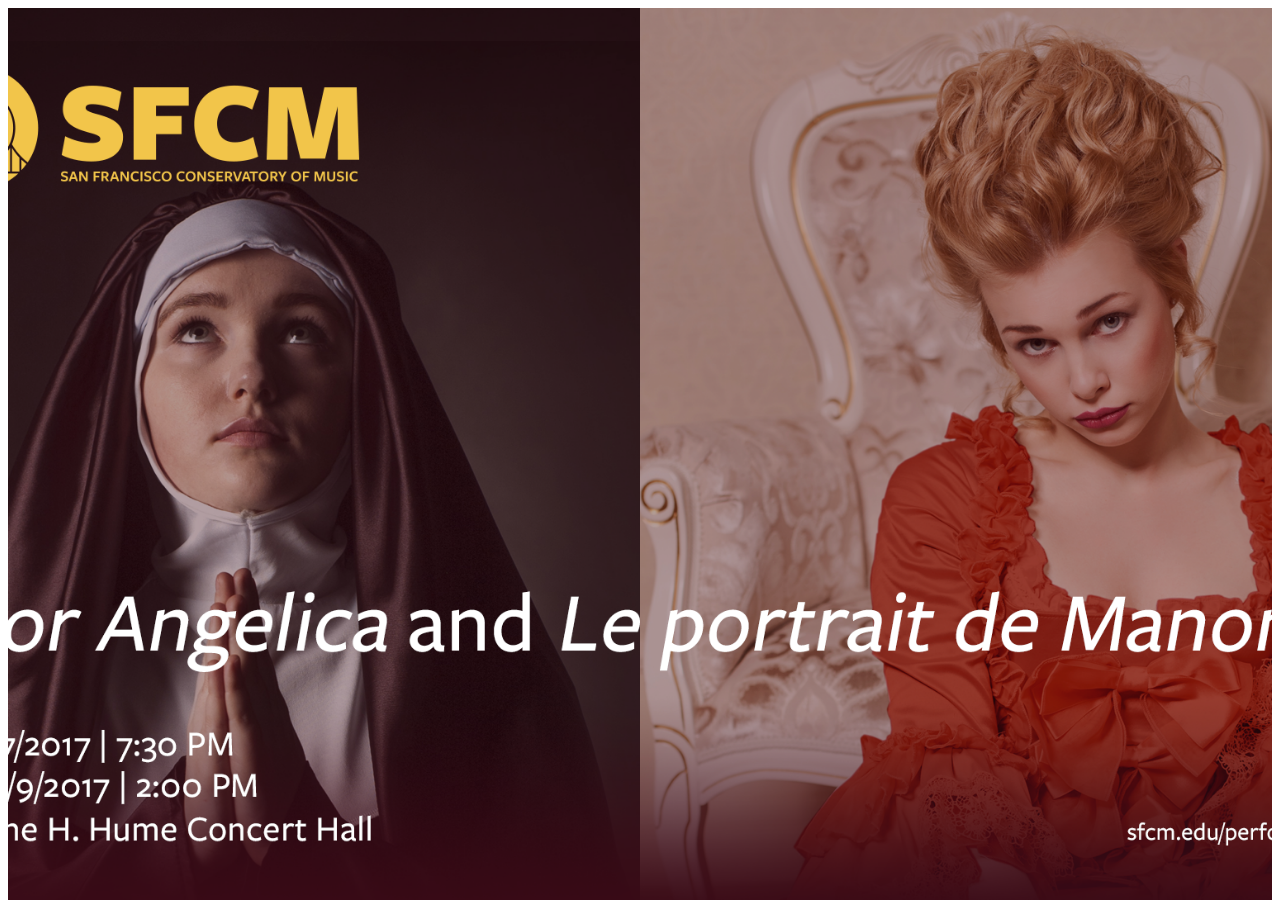
==== lobbyscreen/index.html @ 9ae80724 "Uploaded LobbyScreen" ====
<html>
<head>
<!-- Start WOWSlider.com HEAD section -->
<link rel="stylesheet" type="text/css" href="engine1/style.css" />
<script type="text/javascript" src="engine1/jquery.js"></script>
<!-- End WOWSlider.com HEAD section -->
	</head>
	<body>
	<!-- Start WOWSlider.com BODY section -->
<div id="wowslider-container1">
<div class="ws_images"><ul>
		<li><a href="http://wowslider.com"><img src="data1/images/ts_17_03_17_spring_opera_angelicamanon_v06.png" alt="bootstrap carousel" title="TS 17 03 17 Spring OPERA Angelica-Manon v06" id="wows1_0"/></a></li>
		<li><img src="data1/images/ts_1704aprilv02.jpg" alt="TS 1704-APRIL-v02" title="TS 1704-APRIL-v02" id="wows1_1"/></li>
	</ul></div>
<div class="ws_script" style="position:absolute;left:-99%"><a href="http://wowslider.net">http://wowslider.net/</a> by WOWSlider.com v8.7</div>
<div class="ws_shadow"></div>
</div>	
<script type="text/javascript" src="engine1/wowslider.js"></script>
<script type="text/javascript" src="engine1/script.js"></script>
<!-- End WOWSlider.com BODY section -->
	</body>
</html>
---- lobbyscreen/engine1/style.css ----
/*
 *	generated by WOW Slider 8.7
 *	template Convex
 */
@import url(https://fonts.googleapis.com/css?family=Gurajada&subset=latin,telugu);
@font-face {
  font-family: 'ws-ctrl-convex';
  src: url('ws-ctrl-convex.eot');
  src: url('ws-ctrl-convex.eot#iefix') format('embedded-opentype'),
       url('ws-ctrl-convex.svg#ws-ctrl-convex') format('svg');
  font-weight: normal;
  font-style: normal;
}
@font-face {
  font-family: 'ws-ctrl-convex';
  src: url('[data-uri]') format('woff'),
       url('[data-uri]') format('truetype');
}
#wowslider-container1 { 
	display: block;
	zoom: 1; 
	position: relative;
	width: 100%;
	max-width: 100%;
	max-height:none;
	margin:0px auto 0px;
	z-index:90;
	text-align:left; /* reset align=center */
	font-size: 10px;
	text-shadow: none; /* fix some user styles */

	/* reset box-sizing (to boostrap friendly) */
	-webkit-box-sizing: content-box;
	-moz-box-sizing: content-box;
	box-sizing: content-box; 
}
* html #wowslider-container1{ width:1920px }
#wowslider-container1 .ws_images ul{
	position:relative;
	width: 10000%; 
	height:100%;
	left:0;
	list-style:none;
	margin:0;
	padding:0;
	border-spacing:0;
	overflow: visible;
	/*table-layout:fixed;*/
}
#wowslider-container1 .ws_images ul li{
	position: relative;
	width:1%;
	height:100%;
	line-height:0; /*opera*/
	overflow: hidden;
	float:left;
	/*font-size:0;*/
	padding:0 0 0 0 !important;
	margin:0 0 0 0 !important;
}

#wowslider-container1 .ws_images{
	position: relative;
	left:0;
	top:0;
	height:100%;
	max-height:none;
	max-width: 100%;
	vertical-align: top;
	border:none;
	overflow: hidden;
}
#wowslider-container1 .ws_images ul a{
	width:100%;
	height:100%;
	max-height:none;
	display:block;
	color:transparent;
}
#wowslider-container1 img{
	max-width: none !important;
}
#wowslider-container1 .ws_images .ws_list img,
#wowslider-container1 .ws_images > div > img{
	width:100%;
	border:none 0;
	max-width: none;
	padding:0;
	margin:0;
}
#wowslider-container1 .ws_images > div > img {
	max-height:none;
}

#wowslider-container1 .ws_images iframe {
	position: absolute;
	z-index: -1;
}

#wowslider-container1 .ws-title > div {
	display: inline-block !important;
}

#wowslider-container1 a{ 
	text-decoration: none; 
	outline: none; 
	border: none; 
}

#wowslider-container1  .ws_bullets { 
	float: left;
	position:absolute;
	z-index:70;
}
#wowslider-container1  .ws_bullets div{
	position:relative;
	float:left;
	font-size: 0px;
}
/* compatibility with Joomla styles */
#wowslider-container1  .ws_bullets a {
	line-height: 0;
}

#wowslider-container1  .ws_script{
	display:none;
}
#wowslider-container1 sound, 
#wowslider-container1 object{
	position:absolute;
}

/* prevent some of users reset styles */
#wowslider-container1 .ws_effect {
	position: static;
	width: 100%;
	height: 100%;
}

#wowslider-container1 .ws_photoItem {
	border: 2em solid #fff;
	margin-left: -2em;
	margin-top: -2em;
}
#wowslider-container1 .ws_cube_side {
	background: #A6A5A9;
}


#wowslider-container1.ws_gestures {
	cursor: -webkit-grab;
	cursor: -moz-grab;
	cursor: url("[data-uri]"), move;
}
#wowslider-container1.ws_gestures.ws_grabbing {
	cursor: -webkit-grabbing;
	cursor: -moz-grabbing;
	cursor: url("[data-uri]"), move;
}

/* hide controls when video start play */
#wowslider-container1.ws_video_playing .ws_bullets,
#wowslider-container1.ws_video_playing .ws_fullscreen,
#wowslider-container1.ws_video_playing .ws_next,
#wowslider-container1.ws_video_playing .ws_prev {
	display: none;
}


/* youtube/vimeo buttons */
#wowslider-container1 .ws_video_btn {
	position: absolute;
	display: none;
	cursor: pointer;
	top: 0;
	left: 0;
	width: 100%;
	height: 100%;
	z-index: 55;
}
#wowslider-container1 .ws_video_btn.ws_youtube,
#wowslider-container1 .ws_video_btn.ws_vimeo {
	display: block;
}
#wowslider-container1 .ws_video_btn div {
	position: absolute;
	background-image: url(./playvideo.png);
	background-size: 200%;
	top: 50%;
	left: 50%;
	width: 7em;
	height: 5em;
	margin-left: -3.5em;
	margin-top: -2.5em;
}
#wowslider-container1 .ws_video_btn.ws_youtube div {
	background-position: 0 0;
}
#wowslider-container1 .ws_video_btn.ws_youtube:hover div {
	background-position: 100% 0;
}
#wowslider-container1 .ws_video_btn.ws_vimeo div {
	background-position: 0 100%;
}
#wowslider-container1 .ws_video_btn.ws_vimeo:hover div {
	background-position: 100% 100%;
}

#wowslider-container1 .ws_playpause.ws_hide {
	display: none !important;
}
@font-face {
  font-family: 'ws-fullscreen';
  src: url('fullscreen.eot');
  src: url('fullscreen.eot#iefix') format('embedded-opentype'),
       url('fullscreen.svg#ws-fullscreen') format('svg');
  font-weight: normal;
  font-style: normal;
}
@font-face {
  font-family: 'ws-fullscreen';
  src: url('[data-uri]') format('woff'),
       url('[data-uri]') format('truetype');
}

#wowslider-container1 .ws_fullscreen {
	display: none;
	position: absolute;
	font-family: "ws-fullscreen";
	top: .5em;
	right: .5em;
	font-size: 2.25em;
	z-index: 61;
	color: #fff;
}
#wowslider-container1:hover .ws_fullscreen {
	display: block;
}
#wowslider-container1 .ws_fullscreen:after {
	content: '\e800';
}

#wowslider-container1 .ws_bullets {
	margin-right: 6em;
}

.ws_fs_wrapper {
	width:100%;
	height: 100%;
	background: #181818;
}

.ws_fs_wrapper > #wowslider-container1 {
	margin:0 auto;
	max-width: 100%;
	max-height: none;
	width: 100%;
	top: 50%;
	-webkit-transform: translateY(-50%);
	transform: translateY(-50%);
}
.ws_fs_wrapper > #wowslider-container1 .ws_images,
.ws_fs_wrapper > #wowslider-container1 .ws_images > div > img {
	max-width: none;
	max-height: none;
}

/*
.ws_fs_wrapper > #wowslider-container1 .ws_fullscreen {
	position: fixed;
	display: block;
}
*/
.ws_fs_wrapper > #wowslider-container1 .ws_fullscreen:after {
	content: '\e801';
}

.ws_fs_wrapper > #wowslider-container1 {
	border: 0;
	outline: 0;
	-webkit-box-shadow: none;
	-moz-box-shadow: none;
	box-shadow: none; 
}/* bullets */
#wowslider-container1  .ws_bullets { 
	padding: 0px; 
}
#wowslider-container1 .ws_bullets a { 
	position:relative;
	display: inline-block;
	width: 0;
	margin: 3px 5px;
	padding: 8px;	

	-webkit-perspective: 80px;
	perspective: 80px;
} 
#wowslider-container1 .ws_bullets a > span {
	position:absolute;
	display: block;
	top:0;
	right: 0;
	height:100%;
	width:100%;
	-webkit-transform-style: preserve-3d;
	transform-style: preserve-3d;

	-webkit-transition: -webkit-transform 0.5s ease;
  	transition: -webkit-transform 0.5s ease, transform 0.5s ease;
}

#wowslider-container1 .ws_bullets a > span:before,
#wowslider-container1 .ws_bullets a > span:after {
	content: '';
	display: block;
	height:100%;
	background: #54acd2;

  	-webkit-transform: rotateX(-90deg) translateZ(-8px) translateY(8px);
  	transform: rotateX(-90deg) translateZ(-8px) translateY(8px);
}
#wowslider-container1 .ws_bullets a > span:after {
	position: absolute;
	top: 0;
	left: 0;
	width: 100%;
	height: 100%;
  	background: #1A2223;
  	-webkit-transform: rotateX(0deg);
  	transform: rotateX(0deg);
}

#wowslider-container1 .ws_bullets a.ws_overbull > span,
#wowslider-container1 .ws_bullets a.ws_selbull > span {
    -webkit-transform: rotateX(-90deg) translateZ(8px) translateY(8px);
    transform: rotateX(-90deg) translateZ(8px) translateY(8px);
}




/* play/pause, arrows */
#wowslider-container1 a.ws_next,
#wowslider-container1 a.ws_prev,
#wowslider-container1 .ws_playpause {
	position:absolute;
	font: 2em "ws-ctrl-convex";
	width: 2.5em;
	height: 2.5em;
	top:50%;
	
	margin-top: -1.25em;
	color: #ffffff;
	z-index: 100;

	-webkit-perspective: 20em;
	perspective: 20em;
}
#wowslider-container1 a.ws_next {
	right: 0;
}
#wowslider-container1 a.ws_prev {
	left: 0;
}
#wowslider-container1 .ws_playpause {
	left:50%;
	margin-left:-1.25em;
}

#wowslider-container1 a.ws_next > span,
#wowslider-container1 a.ws_prev > span,
#wowslider-container1 .ws_playpause > span,
#wowslider-container1 .ws_bullets a > span {
	display: block;
	-webkit-transform-style: preserve-3d;
	transform-style: preserve-3d;

	-webkit-transition: -webkit-transform 0.5s ease;
  	transition: -webkit-transform 0.5s ease, transform 0.5s ease;
}


#wowslider-container1 a.ws_next > span:before,
#wowslider-container1 a.ws_prev > span:before,
#wowslider-container1 .ws_playpause > span:before,
#wowslider-container1 a.ws_next > span:after,
#wowslider-container1 a.ws_prev > span:after,
#wowslider-container1 .ws_playpause > span:after {
	display: block;
	text-align: center;
	line-height: 2.5em;
	height:100%;
	background: #54acd2;
	color: #1A2223;

  	-webkit-transform: rotateX(-90deg) translateZ(-1.25em) translateY(1.25em);
  	transform: rotateX(-90deg) translateZ(-1.25em) translateY(1.25em);
}
#wowslider-container1 .ws_play > span:before,
#wowslider-container1 .ws_play > span:after{
	content:"\e800";
}
#wowslider-container1 .ws_pause > span:before,
#wowslider-container1 .ws_pause > span:after{
	content:"\e801";
}
#wowslider-container1 a.ws_next > span:before,
#wowslider-container1 a.ws_next > span:after {
	content:'\e803';
}
#wowslider-container1 a.ws_prev > span:before,
#wowslider-container1 a.ws_prev > span:after {
	content:'\e802';
}

#wowslider-container1 a.ws_next > span:after,
#wowslider-container1 a.ws_prev > span:after,
#wowslider-container1 .ws_playpause > span:after {
	position: absolute;
	top: 0;
	left: 0;
	width: 100%;
	height: 100%;
  	-webkit-transform: rotateX(0deg);
  	transform: rotateX(0deg);
  	background: #1A2223;
	color: #54acd2;
}

#wowslider-container1 a.ws_next:hover > span,
#wowslider-container1 a.ws_prev:hover > span,
#wowslider-container1 .ws_playpause:hover > span {
    -webkit-transform: rotateX(-90deg) translateZ(1.25em) translateY(1.25em);
    transform: rotateX(-90deg) translateZ(1.25em) translateY(1.25em);
}/* bottom center */
#wowslider-container1  .ws_bullets {
	bottom:1.5em;
	left:50%;
}
#wowslider-container1  .ws_bullets div{
	left:-50%;
}#wowslider-container1 .ws-title{
	font: 1.3em 'Gurajada', serif;
	position: absolute;
	left: 2em;
	margin-right:10em;
	z-index: 50;

	color:#fff;
	padding: 1em;
	bottom: 30px;
	top: auto;
	opacity: 1;
}
#wowslider-container1 .ws-title div,#wowslider-container1 .ws-title span{
	display:inline-block;
	padding: 0.1em 0.6em;
	background-color: #1A2223;
	color: #54acd2;
}
#wowslider-container1 .ws-title div{
	display:block;
	margin-top:0.5em;
	font-size: 1.3em;
}
#wowslider-container1 .ws-title span{
	text-transform: uppercase;	
	font-size: 2em;
}#wowslider-container1 .ws_images > ul{
	animation: wsBasic 34s infinite;
	-moz-animation: wsBasic 34s infinite;
	-webkit-animation: wsBasic 34s infinite;
}
@keyframes wsBasic{0%{left:-0%} 44.12%{left:-0%} 50%{left:-100%} 94.12%{left:-100%} }
@-moz-keyframes wsBasic{0%{left:-0%} 44.12%{left:-0%} 50%{left:-100%} 94.12%{left:-100%} }
@-webkit-keyframes wsBasic{0%{left:-0%} 44.12%{left:-0%} 50%{left:-100%} 94.12%{left:-100%} }

#wowslider-container1 .ws_bulframe div div{
	height: auto;
}

@media all and (max-width:760px) {
	#wowslider-container1 .ws_fullscreen {
		display: block;
	}
}
@media all and (max-width:400px){
	#wowslider-container1 .ws_controls,
	#wowslider-container1 .ws_bullets,
	#wowslider-container1 .ws_thumbs{
		display: none
	}
}
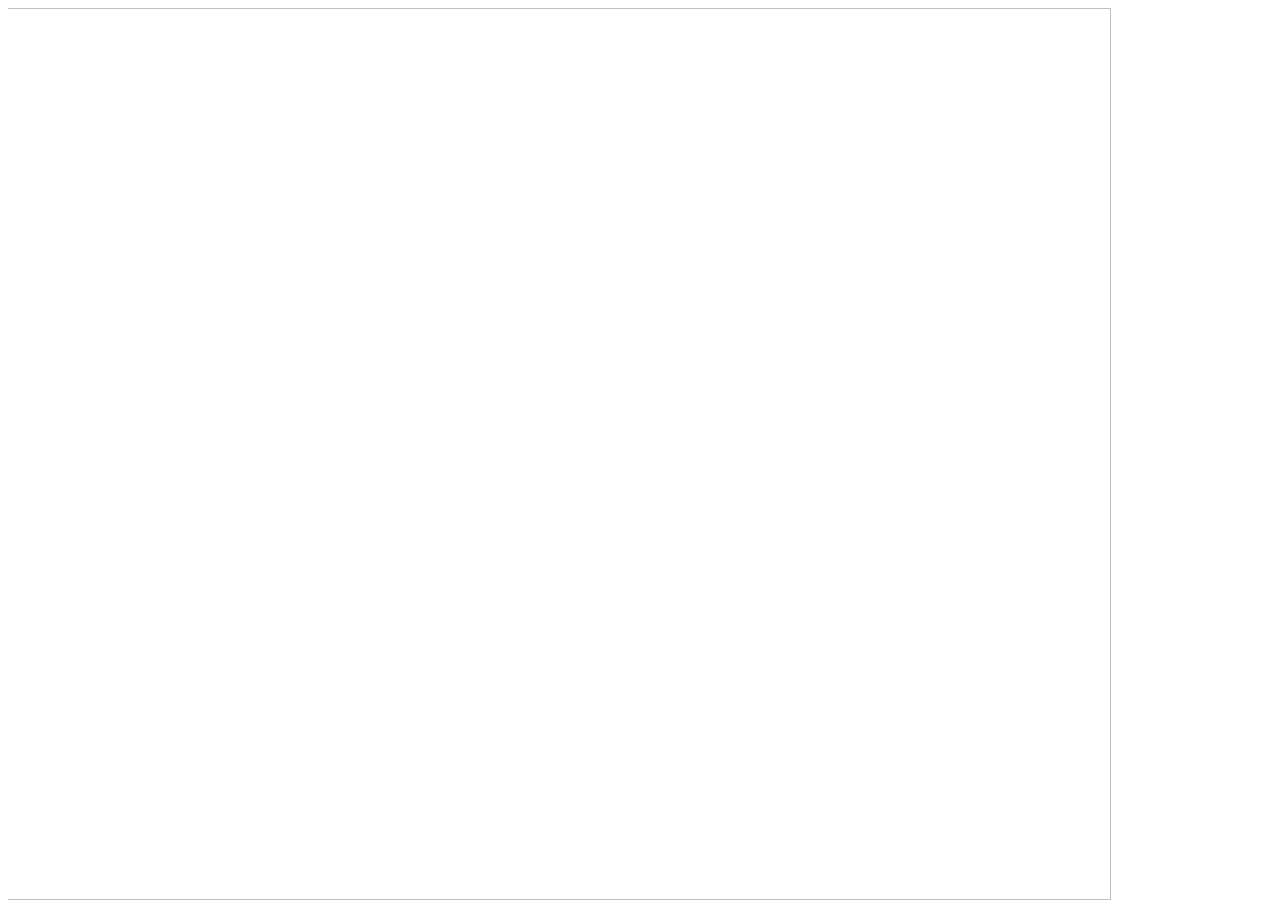
==== commit fe5c79ae: "Add files via upload" ====
--- a/lobbyscreen/index.html
+++ b/lobbyscreen/index.html
@@ -6,13 +6,14 @@
 <!-- End WOWSlider.com HEAD section -->
 	</head>
 	<body>
-	<!-- Start WOWSlider.com BODY section -->
+<!-- Start WOWSlider.com BODY section -->
 <div id="wowslider-container1">
 <div class="ws_images"><ul>
-		<li><a href="http://wowslider.com"><img src="data1/images/ts_17_03_17_spring_opera_angelicamanon_v06.png" alt="bootstrap carousel" title="TS 17 03 17 Spring OPERA Angelica-Manon v06" id="wows1_0"/></a></li>
-		<li><img src="data1/images/ts_1704aprilv02.jpg" alt="TS 1704-APRIL-v02" title="TS 1704-APRIL-v02" id="wows1_1"/></li>
+		<li><img src="data1/images/ts_17_04_15_baroque_orchestrarevised2.png" alt="TS 17 04 15 Baroque Orchestra-revised2" title="TS 17 04 15 Baroque Orchestra-revised2" id="wows1_0"/></li>
+		<li><a href="http://wowslider.com"><img src="data1/images/ts_1704april10_final.png" alt="bootstrap slider" title="TS 1704-APRIL10 FINAL" id="wows1_1"/></a></li>
+		<li><img src="data1/images/tslobby_17_04_10_jeffreythomas_mclass_revised.png" alt="TS-lobby 17 04 10 JeffreyThomas MClass revised" title="TS-lobby 17 04 10 JeffreyThomas MClass revised" id="wows1_2"/></li>
 	</ul></div>
-<div class="ws_script" style="position:absolute;left:-99%"><a href="http://wowslider.net">http://wowslider.net/</a> by WOWSlider.com v8.7</div>
+<div class="ws_script" style="position:absolute;left:-99%"><a href="http://wowslider.com">responsive slider</a> by WOWSlider.com v8.7</div>
 <div class="ws_shadow"></div>
 </div>	
 <script type="text/javascript" src="engine1/wowslider.js"></script>
--- a/lobbyscreen/engine1/style.css
+++ b/lobbyscreen/engine1/style.css
@@ -467,13 +467,13 @@
 	text-transform: uppercase;	
 	font-size: 2em;
 }#wowslider-container1 .ws_images > ul{
-	animation: wsBasic 34s infinite;
-	-moz-animation: wsBasic 34s infinite;
-	-webkit-animation: wsBasic 34s infinite;
-}
-@keyframes wsBasic{0%{left:-0%} 44.12%{left:-0%} 50%{left:-100%} 94.12%{left:-100%} }
-@-moz-keyframes wsBasic{0%{left:-0%} 44.12%{left:-0%} 50%{left:-100%} 94.12%{left:-100%} }
-@-webkit-keyframes wsBasic{0%{left:-0%} 44.12%{left:-0%} 50%{left:-100%} 94.12%{left:-100%} }
+	animation: wsBasic 27.6s infinite;
+	-moz-animation: wsBasic 27.6s infinite;
+	-webkit-animation: wsBasic 27.6s infinite;
+}
+@keyframes wsBasic{0%{left:-0%} 29.71%{left:-0%} 33.33%{left:-100%} 63.04%{left:-100%} 66.67%{left:-200%} 96.38%{left:-200%} }
+@-moz-keyframes wsBasic{0%{left:-0%} 29.71%{left:-0%} 33.33%{left:-100%} 63.04%{left:-100%} 66.67%{left:-200%} 96.38%{left:-200%} }
+@-webkit-keyframes wsBasic{0%{left:-0%} 29.71%{left:-0%} 33.33%{left:-100%} 63.04%{left:-100%} 66.67%{left:-200%} 96.38%{left:-200%} }
 
 #wowslider-container1 .ws_bulframe div div{
 	height: auto;
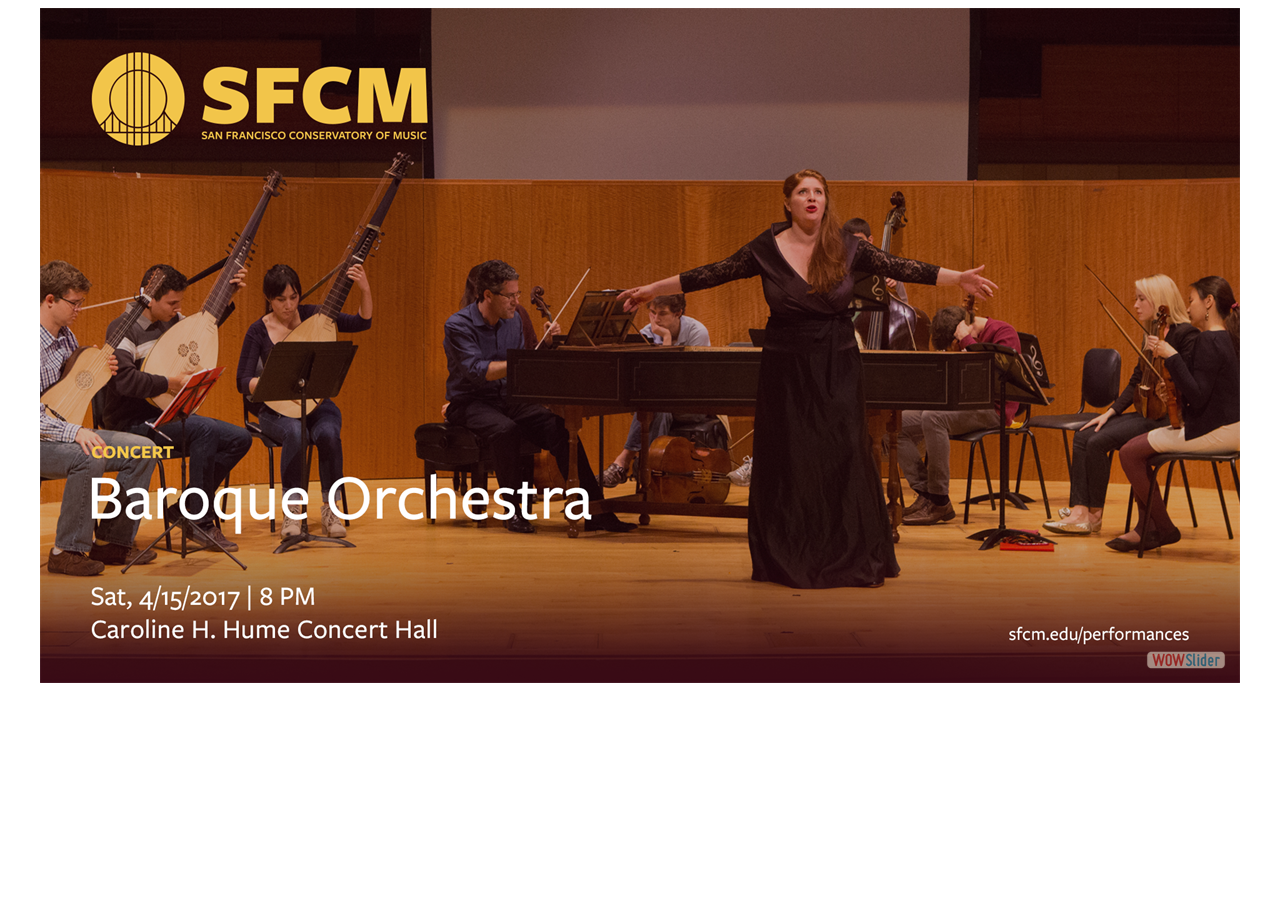
==== commit 72f66206: "Add files via upload" ====
--- a/lobbyscreen/index.html
+++ b/lobbyscreen/index.html
@@ -10,7 +10,7 @@
 <div id="wowslider-container1">
 <div class="ws_images"><ul>
 		<li><img src="data1/images/ts_17_04_15_baroque_orchestrarevised2.png" alt="TS 17 04 15 Baroque Orchestra-revised2" title="TS 17 04 15 Baroque Orchestra-revised2" id="wows1_0"/></li>
-		<li><a href="http://wowslider.com"><img src="data1/images/ts_1704april10_final.png" alt="bootstrap slider" title="TS 1704-APRIL10 FINAL" id="wows1_1"/></a></li>
+		<li><a href="http://wowslider.com"><img src="data1/images/ts_1704april10_final.png" alt="bootstrap carousel" title="TS 1704-APRIL10 FINAL" id="wows1_1"/></a></li>
 		<li><img src="data1/images/tslobby_17_04_10_jeffreythomas_mclass_revised.png" alt="TS-lobby 17 04 10 JeffreyThomas MClass revised" title="TS-lobby 17 04 10 JeffreyThomas MClass revised" id="wows1_2"/></li>
 	</ul></div>
 <div class="ws_script" style="position:absolute;left:-99%"><a href="http://wowslider.com">responsive slider</a> by WOWSlider.com v8.7</div>
--- a/lobbyscreen/engine1/style.css
+++ b/lobbyscreen/engine1/style.css
@@ -17,12 +17,12 @@
        url('[data-uri]') format('truetype');
 }
 #wowslider-container1 { 
-	display: block;
+	display: table;
 	zoom: 1; 
 	position: relative;
 	width: 100%;
-	max-width: 100%;
-	max-height:none;
+	max-width: 1200px;
+	max-height:675px;
 	margin:0px auto 0px;
 	z-index:90;
 	text-align:left; /* reset align=center */
@@ -34,7 +34,7 @@
 	-moz-box-sizing: content-box;
 	box-sizing: content-box; 
 }
-* html #wowslider-container1{ width:1920px }
+* html #wowslider-container1{ width:1200px }
 #wowslider-container1 .ws_images ul{
 	position:relative;
 	width: 10000%; 
@@ -64,8 +64,8 @@
 	left:0;
 	top:0;
 	height:100%;
-	max-height:none;
-	max-width: 100%;
+	max-height:675px;
+	max-width: 1200px;
 	vertical-align: top;
 	border:none;
 	overflow: hidden;
@@ -73,7 +73,7 @@
 #wowslider-container1 .ws_images ul a{
 	width:100%;
 	height:100%;
-	max-height:none;
+	max-height:675px;
 	display:block;
 	color:transparent;
 }
@@ -89,7 +89,7 @@
 	margin:0;
 }
 #wowslider-container1 .ws_images > div > img {
-	max-height:none;
+	max-height:675px;
 }
 
 #wowslider-container1 .ws_images iframe {
@@ -467,13 +467,13 @@
 	text-transform: uppercase;	
 	font-size: 2em;
 }#wowslider-container1 .ws_images > ul{
-	animation: wsBasic 27.6s infinite;
-	-moz-animation: wsBasic 27.6s infinite;
-	-webkit-animation: wsBasic 27.6s infinite;
-}
-@keyframes wsBasic{0%{left:-0%} 29.71%{left:-0%} 33.33%{left:-100%} 63.04%{left:-100%} 66.67%{left:-200%} 96.38%{left:-200%} }
-@-moz-keyframes wsBasic{0%{left:-0%} 29.71%{left:-0%} 33.33%{left:-100%} 63.04%{left:-100%} 66.67%{left:-200%} 96.38%{left:-200%} }
-@-webkit-keyframes wsBasic{0%{left:-0%} 29.71%{left:-0%} 33.33%{left:-100%} 63.04%{left:-100%} 66.67%{left:-200%} 96.38%{left:-200%} }
+	animation: wsBasic 33s infinite;
+	-moz-animation: wsBasic 33s infinite;
+	-webkit-animation: wsBasic 33s infinite;
+}
+@keyframes wsBasic{0%{left:-0%} 30.3%{left:-0%} 33.33%{left:-100%} 63.64%{left:-100%} 66.67%{left:-200%} 96.97%{left:-200%} }
+@-moz-keyframes wsBasic{0%{left:-0%} 30.3%{left:-0%} 33.33%{left:-100%} 63.64%{left:-100%} 66.67%{left:-200%} 96.97%{left:-200%} }
+@-webkit-keyframes wsBasic{0%{left:-0%} 30.3%{left:-0%} 33.33%{left:-100%} 63.64%{left:-100%} 66.67%{left:-200%} 96.97%{left:-200%} }
 
 #wowslider-container1 .ws_bulframe div div{
 	height: auto;
